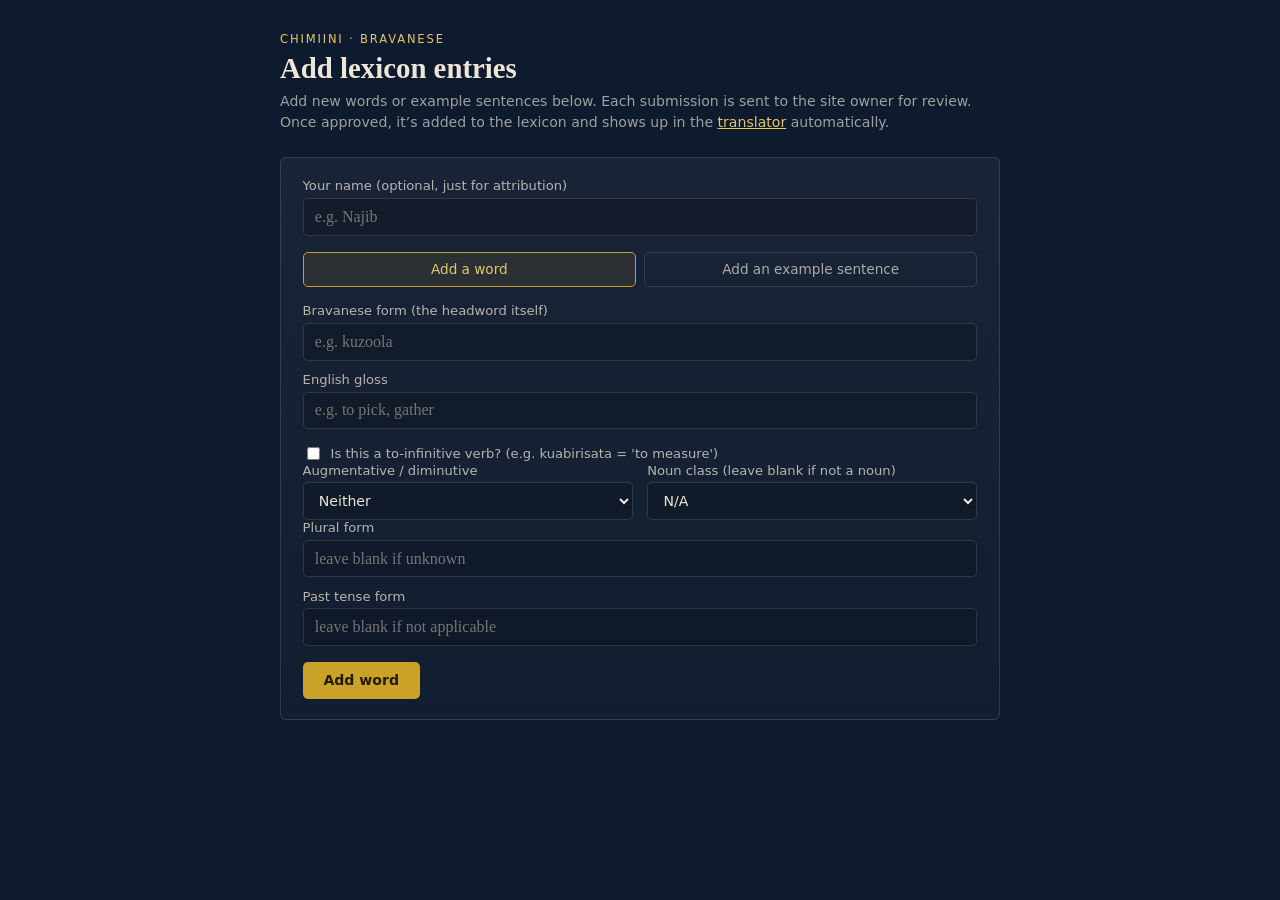
==== contribute.html @ 2281d725 "Add contribute form and submission pipeline" ====
<!DOCTYPE html>
<html lang="en">
<head>
<meta charset="UTF-8">
<meta name="viewport" content="width=device-width, initial-scale=1.0">
<title>Add Chimiini lexicon entries</title>
<style>
  :root { --ink:#EDE6D6; --navy:#16233B; --navy2:#0E1A2E; --gold:#C9A227; --gold-soft:#E4C767; --line:rgba(237,230,214,0.14); }
  * { box-sizing: border-box; }
  body { font-family: 'Iowan Old Style','Palatino Linotype',Georgia,serif; color:var(--ink); background:var(--navy2); margin:0; padding:2rem 1.25rem 3rem; }
  h1, h2, h3 { font-family: Georgia, 'Iowan Old Style', serif; font-weight: 600; }
  .wrap { max-width: 720px; margin: 0 auto; }
  .eyebrow { font-family: system-ui, sans-serif; font-size: 0.72rem; letter-spacing: 0.16em; text-transform: uppercase; color: var(--gold-soft); margin-bottom: 0.4rem; }
  h1 { font-size: 1.8rem; margin: 0 0 0.35rem; }
  .sub { font-family: system-ui, sans-serif; font-size: 0.88rem; color: rgba(237,230,214,0.66); margin: 0 0 1.5rem; line-height: 1.5; }
  .card { background: linear-gradient(180deg, rgba(237,230,214,0.05), rgba(237,230,214,0.02)); border: 1px solid var(--line); border-radius: 6px; padding: 1.25rem 1.35rem; margin-bottom: 1.1rem; }
  .card h3 { font-size: 0.95rem; margin: 0 0 0.9rem; color: var(--gold-soft); }
  label { display:block; font-family: system-ui, sans-serif; font-size: 0.82rem; color: rgba(237,230,214,0.75); margin: 0.7rem 0 0.3rem; }
  label:first-child { margin-top: 0; }
  input[type=text], select, textarea { width:100%; background: rgba(0,0,0,0.18); border: 1px solid var(--line); border-radius: 5px; color: var(--ink); font-family: Georgia, serif; font-size: 1rem; padding: 0.55rem 0.7rem; }
  select { font-family: system-ui, sans-serif; font-size: 0.88rem; }
  textarea { min-height: 60px; resize: vertical; }
  input:focus, select:focus, textarea:focus, button:focus-visible { outline: 2px solid var(--gold); outline-offset: 1px; }
  .row2 { display:grid; grid-template-columns: 1fr 1fr; gap: 0.9rem; }
  .checkrow { display:flex; align-items:center; gap: 0.5rem; margin-top: 0.9rem; font-family: system-ui, sans-serif; font-size: 0.85rem; color: rgba(237,230,214,0.8); }
  .checkrow input { width: auto; }
  .modetabs { display:flex; gap: 0.5rem; margin-bottom: 1rem; }
  .modetab { flex:1; font-family: system-ui, sans-serif; font-size: 0.85rem; text-align:center; padding: 0.55rem 0.5rem; border: 1px solid var(--line); border-radius: 5px; cursor:pointer; background: transparent; color: rgba(237,230,214,0.7); }
  .modetab.active { border-color: var(--gold); color: var(--gold-soft); background: rgba(201,162,39,0.1); }
  button.primary { font-family: system-ui, sans-serif; font-size: 0.88rem; font-weight: 600; background: var(--gold); color: #241a04; border: none; border-radius: 5px; padding: 0.65rem 1.3rem; cursor: pointer; margin-top: 1rem; }
  button.primary:disabled { opacity: 0.45; cursor: default; }
  .msg { font-family: system-ui, sans-serif; font-size: 0.82rem; margin-top: 0.7rem; padding: 0.5rem 0.7rem; border-radius: 4px; display:none; }
  .msg.ok { background: rgba(62,124,122,0.2); color: #8fd6d3; }
  .msg.err { background: rgba(200,80,60,0.15); color: #e19b8f; }
  .hint { font-family: system-ui, sans-serif; font-size: 0.76rem; color: rgba(237,230,214,0.5); margin-top: 0.4rem; line-height: 1.4; }
</style>
</head>
<body>
<div class="wrap">
  <div class="eyebrow">Chimiini &middot; Bravanese</div>
  <h1>Add lexicon entries</h1>
  <p class="sub">Add new words or example sentences below. Each submission is sent to the site owner for review. Once approved, it&rsquo;s added to the lexicon and shows up in the <a href="/" style="color:var(--gold-soft)">translator</a> automatically.</p>

  <div class="card">
    <label for="submitterName">Your name (optional, just for attribution)</label>
    <input type="text" id="submitterName" placeholder="e.g. Najib">

    <div class="modetabs" style="margin-top:1rem;">
      <button type="button" class="modetab active" id="modeWord">Add a word</button>
      <button type="button" class="modetab" id="modeExample">Add an example sentence</button>
    </div>

    <!-- WORD FORM -->
    <form id="wordForm" name="word-entries" method="POST" data-netlify="true" data-netlify-honeypot="bot-field">
      <input type="hidden" name="form-name" value="word-entries">
      <p hidden><label>Leave blank <input name="bot-field"></label></p>
      <input type="hidden" name="submitted_by" id="w_submitted_by">

      <label for="w_bra">Bravanese form (the headword itself)</label>
      <input type="text" name="bravanese_form" id="w_bra" placeholder="e.g. kuzoola">

      <label for="w_eng">English gloss</label>
      <input type="text" name="english_form" id="w_eng" placeholder="e.g. to pick, gather">

      <div class="checkrow">
        <input type="checkbox" name="is_infinitive_verb" id="w_isverb" value="true">
        <label for="w_isverb" style="margin:0;">Is this a to-infinitive verb? (e.g. kuabirisata = 'to measure')</label>
      </div>

      <div class="row2">
        <div>
          <label for="w_sizeclass">Augmentative / diminutive</label>
          <select name="size_class" id="w_sizeclass">
            <option value="">Neither</option>
            <option value="augmentative">Augmentative</option>
            <option value="diminutive">Diminutive</option>
          </select>
        </div>
        <div>
          <label for="w_nounclass">Noun class (leave blank if not a noun)</label>
          <select name="noun_class" id="w_nounclass">
            <option value="">N/A</option>
            <option value="1/2">1/2 -- people, animals (muke/wake)</option>
            <option value="3/4">3/4 -- m-/mu- inanimate (muti/miti)</option>
            <option value="5/6">5/6 -- i-/ma-, often augmentative (ijiwe/majiwe)</option>
            <option value="7/8">7/8 -- chi-/z-, often diminutive (chiti/ziti)</option>
            <option value="9/10">9/10 -- singular = plural</option>
            <option value="11">11 -- l-/m-,n- (lkuta/nkuta)</option>
            <option value="14">14 -- u- abstract/state (uvivo)</option>
            <option value="15">15 -- verbal noun/infinitive (kuviva)</option>
          </select>
        </div>
      </div>

      <div id="w_pluralWrap">
        <label for="w_plural">Plural form</label>
        <input type="text" name="plural_form" id="w_plural" placeholder="leave blank if unknown">
      </div>

      <label for="w_past">Past tense form</label>
      <input type="text" name="past_tense" id="w_past" placeholder="leave blank if not applicable">

      <button type="submit" class="primary">Add word</button>
      <div id="w_msg" class="msg"></div>
    </form>

    <!-- EXAMPLE FORM -->
    <form id="exampleForm" name="example-entries" method="POST" data-netlify="true" data-netlify-honeypot="bot-field" style="display:none;">
      <input type="hidden" name="form-name" value="example-entries">
      <p hidden><label>Leave blank <input name="bot-field"></label></p>
      <input type="hidden" name="submitted_by" id="e_submitted_by">

      <label for="e_bra">Bravanese sentence</label>
      <textarea name="bravanese_sentence" id="e_bra" placeholder="e.g. Umezoola matunda."></textarea>

      <label for="e_eng">English translation</label>
      <textarea name="english_translation" id="e_eng" placeholder="e.g. He has picked the fruits."></textarea>

      <label for="e_past">Past tense form used (if any)</label>
      <input type="text" name="past_tense" id="e_past" placeholder="leave blank if not applicable">

      <label for="e_headword">Headword this example belongs to (optional)</label>
      <input type="text" name="headword_hint" id="e_headword" placeholder="e.g. kuzoola">
      <div class="hint">Not validated here since this app doesn't have the full lexicon loaded -- it'll be matched to the lexicon entry when your submission is approved.</div>

      <button type="submit" class="primary">Add example</button>
      <div id="e_msg" class="msg"></div>
    </form>
  </div>
</div>

<script>
  var modeWord = document.getElementById('modeWord');
  var modeExample = document.getElementById('modeExample');
  var wordForm = document.getElementById('wordForm');
  var exampleForm = document.getElementById('exampleForm');

  modeWord.addEventListener('click', function(){
    modeWord.classList.add('active'); modeExample.classList.remove('active');
    wordForm.style.display = ''; exampleForm.style.display = 'none';
  });
  modeExample.addEventListener('click', function(){
    modeExample.classList.add('active'); modeWord.classList.remove('active');
    exampleForm.style.display = ''; wordForm.style.display = 'none';
  });

  var nounClassSel = document.getElementById('w_nounclass');
  var pluralWrap = document.getElementById('w_pluralWrap');
  nounClassSel.addEventListener('change', function(){
    var v = nounClassSel.value;
    pluralWrap.style.display = (v === '9/10' || v === '14' || v === '15') ? 'none' : '';
  });

  function encodeForm(form){
    var data = new FormData(form);
    var pairs = [];
    for (var pair of data.entries()) {
      pairs.push(encodeURIComponent(pair[0]) + '=' + encodeURIComponent(pair[1]));
    }
    return pairs.join('&');
  }

  function showMsg(el, text, ok){
    el.style.display = 'block';
    el.className = 'msg ' + (ok ? 'ok' : 'err');
    el.textContent = text;
    setTimeout(function(){ el.style.display = 'none'; }, 5000);
  }

  function wireForm(form, submittedByFieldId, msgId, resetIds, isWordForm){
    var msgEl = document.getElementById(msgId);
    form.addEventListener('submit', function(ev){
      ev.preventDefault();
      document.getElementById(submittedByFieldId).value = document.getElementById('submitterName').value.trim();

      var requiredOk = isWordForm
        ? (document.getElementById('w_bra').value.trim() && document.getElementById('w_eng').value.trim())
        : (document.getElementById('e_bra').value.trim() && document.getElementById('e_eng').value.trim());
      if (!requiredOk) {
        showMsg(msgEl, 'Please fill in both required fields.', false);
        return;
      }

      fetch('/', {
        method: 'POST',
        headers: { 'Content-Type': 'application/x-www-form-urlencoded' },
        body: encodeForm(form)
      }).then(function(res){
        if (res.ok) {
          showMsg(msgEl, 'Submitted -- thank you! It will appear in the translator once reviewed.', true);
          resetIds.forEach(function(id){
            var el = document.getElementById(id);
            if (el.type === 'checkbox') el.checked = false;
            else el.value = '';
          });
          if (isWordForm) { pluralWrap.style.display = ''; }
        } else {
          showMsg(msgEl, 'Submission failed (status ' + res.status + '). Please try again.', false);
        }
      }).catch(function(err){
        showMsg(msgEl, 'Submission failed: ' + err.message, false);
      });
    });
  }

  wireForm(wordForm, 'w_submitted_by', 'w_msg', ['w_bra','w_eng','w_isverb','w_sizeclass','w_nounclass','w_plural','w_past'], true);
  wireForm(exampleForm, 'e_submitted_by', 'e_msg', ['e_bra','e_eng','e_past','e_headword'], false);
</script>
</body>
</html>
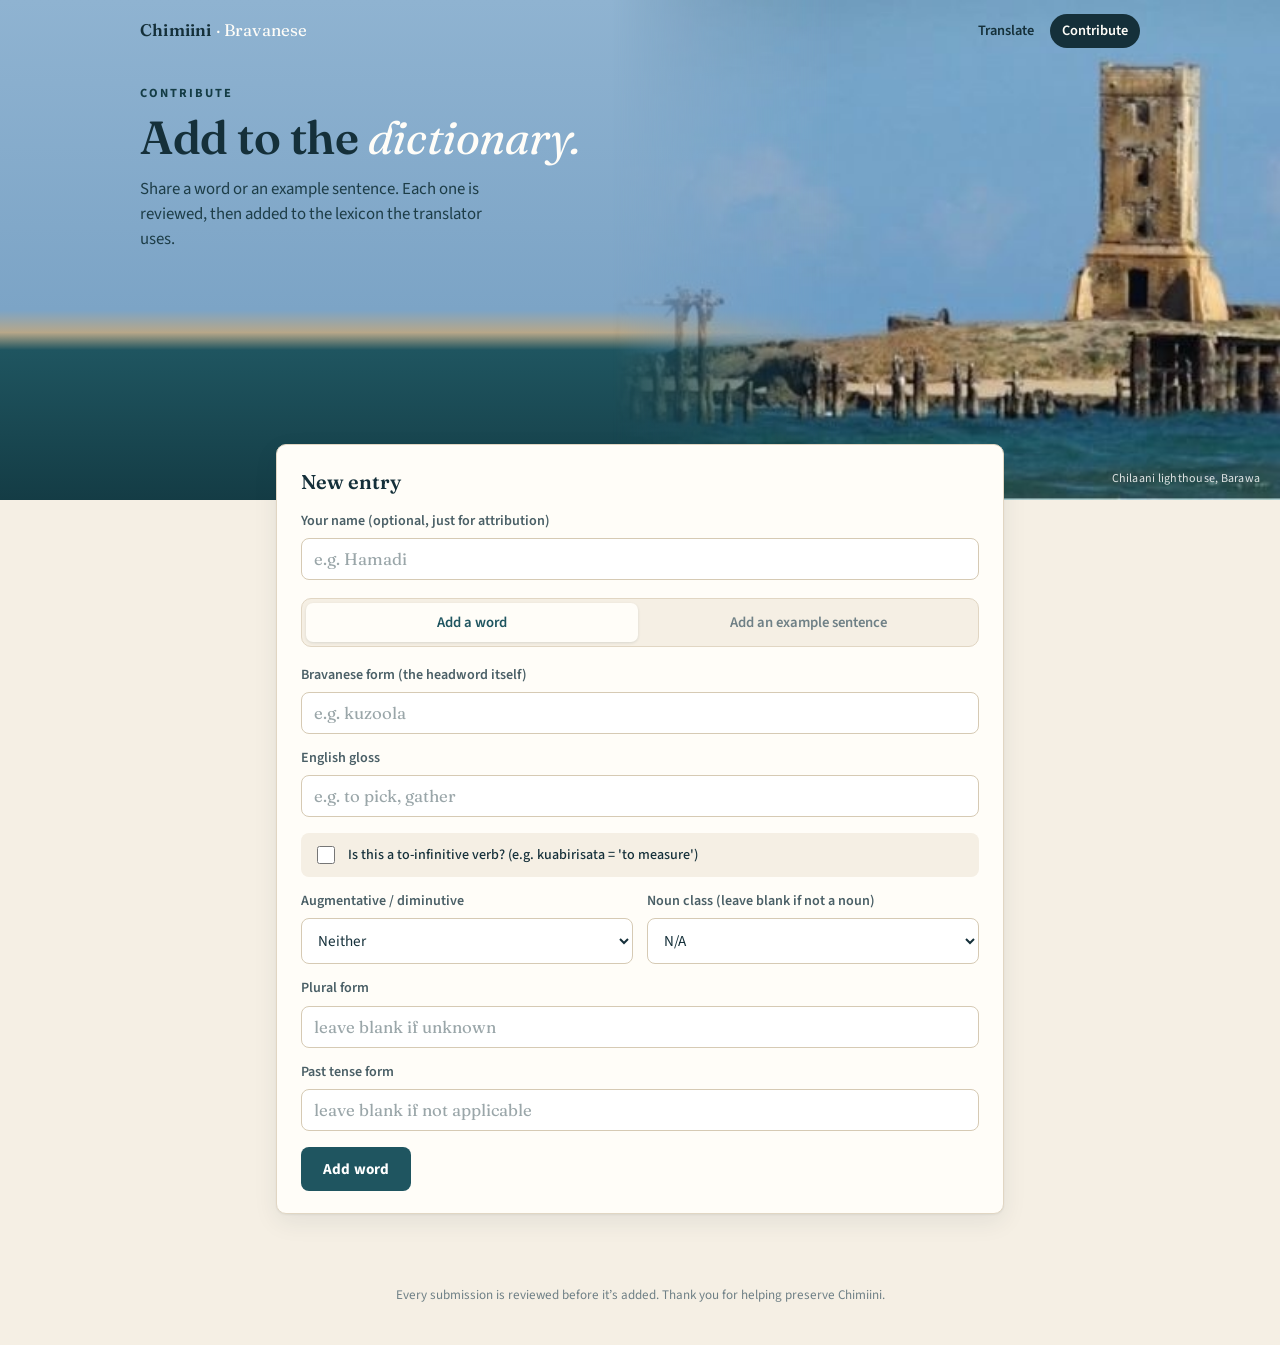
==== commit 8360201a: "new frontend design" ====
--- a/contribute.html
+++ b/contribute.html
@@ -3,49 +3,45 @@
 <head>
 <meta charset="UTF-8">
 <meta name="viewport" content="width=device-width, initial-scale=1.0">
-<title>Add Chimiini lexicon entries</title>
-<style>
-  :root { --ink:#EDE6D6; --navy:#16233B; --navy2:#0E1A2E; --gold:#C9A227; --gold-soft:#E4C767; --line:rgba(237,230,214,0.14); }
-  * { box-sizing: border-box; }
-  body { font-family: 'Iowan Old Style','Palatino Linotype',Georgia,serif; color:var(--ink); background:var(--navy2); margin:0; padding:2rem 1.25rem 3rem; }
-  h1, h2, h3 { font-family: Georgia, 'Iowan Old Style', serif; font-weight: 600; }
-  .wrap { max-width: 720px; margin: 0 auto; }
-  .eyebrow { font-family: system-ui, sans-serif; font-size: 0.72rem; letter-spacing: 0.16em; text-transform: uppercase; color: var(--gold-soft); margin-bottom: 0.4rem; }
-  h1 { font-size: 1.8rem; margin: 0 0 0.35rem; }
-  .sub { font-family: system-ui, sans-serif; font-size: 0.88rem; color: rgba(237,230,214,0.66); margin: 0 0 1.5rem; line-height: 1.5; }
-  .card { background: linear-gradient(180deg, rgba(237,230,214,0.05), rgba(237,230,214,0.02)); border: 1px solid var(--line); border-radius: 6px; padding: 1.25rem 1.35rem; margin-bottom: 1.1rem; }
-  .card h3 { font-size: 0.95rem; margin: 0 0 0.9rem; color: var(--gold-soft); }
-  label { display:block; font-family: system-ui, sans-serif; font-size: 0.82rem; color: rgba(237,230,214,0.75); margin: 0.7rem 0 0.3rem; }
-  label:first-child { margin-top: 0; }
-  input[type=text], select, textarea { width:100%; background: rgba(0,0,0,0.18); border: 1px solid var(--line); border-radius: 5px; color: var(--ink); font-family: Georgia, serif; font-size: 1rem; padding: 0.55rem 0.7rem; }
-  select { font-family: system-ui, sans-serif; font-size: 0.88rem; }
-  textarea { min-height: 60px; resize: vertical; }
-  input:focus, select:focus, textarea:focus, button:focus-visible { outline: 2px solid var(--gold); outline-offset: 1px; }
-  .row2 { display:grid; grid-template-columns: 1fr 1fr; gap: 0.9rem; }
-  .checkrow { display:flex; align-items:center; gap: 0.5rem; margin-top: 0.9rem; font-family: system-ui, sans-serif; font-size: 0.85rem; color: rgba(237,230,214,0.8); }
-  .checkrow input { width: auto; }
-  .modetabs { display:flex; gap: 0.5rem; margin-bottom: 1rem; }
-  .modetab { flex:1; font-family: system-ui, sans-serif; font-size: 0.85rem; text-align:center; padding: 0.55rem 0.5rem; border: 1px solid var(--line); border-radius: 5px; cursor:pointer; background: transparent; color: rgba(237,230,214,0.7); }
-  .modetab.active { border-color: var(--gold); color: var(--gold-soft); background: rgba(201,162,39,0.1); }
-  button.primary { font-family: system-ui, sans-serif; font-size: 0.88rem; font-weight: 600; background: var(--gold); color: #241a04; border: none; border-radius: 5px; padding: 0.65rem 1.3rem; cursor: pointer; margin-top: 1rem; }
-  button.primary:disabled { opacity: 0.45; cursor: default; }
-  .msg { font-family: system-ui, sans-serif; font-size: 0.82rem; margin-top: 0.7rem; padding: 0.5rem 0.7rem; border-radius: 4px; display:none; }
-  .msg.ok { background: rgba(62,124,122,0.2); color: #8fd6d3; }
-  .msg.err { background: rgba(200,80,60,0.15); color: #e19b8f; }
-  .hint { font-family: system-ui, sans-serif; font-size: 0.76rem; color: rgba(237,230,214,0.5); margin-top: 0.4rem; line-height: 1.4; }
-</style>
+<title>Contribute &middot; Chimiini Translator</title>
+<meta name="description" content="Add Chimiini (Bravanese) words and example sentences to the dictionary.">
+<meta name="theme-color" content="#7ca4c6">
+<meta property="og:title" content="Contribute &middot; Chimiini Translator">
+<meta property="og:description" content="Add Chimiini (Bravanese) words and example sentences to the dictionary.">
+<meta property="og:image" content="/assets/chilaani-lighthouse.jpg">
+<link rel="preconnect" href="https://fonts.googleapis.com">
+<link rel="preconnect" href="https://fonts.gstatic.com" crossorigin>
+<link href="https://fonts.googleapis.com/css2?family=Fraunces:ital,opsz,wght@0,9..144,400;0,9..144,600;1,9..144,400&family=Source+Sans+3:wght@400;500;600;700&display=swap" rel="stylesheet">
+<link rel="stylesheet" href="/assets/site.css">
 </head>
 <body>
-<div class="wrap">
-  <div class="eyebrow">Chimiini &middot; Bravanese</div>
-  <h1>Add lexicon entries</h1>
-  <p class="sub">Add new words or example sentences below. Each submission is sent to the site owner for review. Once approved, it&rsquo;s added to the lexicon and shows up in the <a href="/" style="color:var(--gold-soft)">translator</a> automatically.</p>
-
+<header class="topbar"><div class="inner">
+  <a class="brand" href="/">Chimiini <span>&middot; Bravanese</span></a>
+  <nav class="nav">
+    <a href="/" >Translate</a>
+    <a href="/contribute.html" aria-current="page">Contribute</a>
+  </nav>
+</div></header>
+
+<section class="hero">
+  <div class="inner">
+    <div class="hero-copy">
+      <p class="eyebrow">Contribute</p>
+      <h1>Add to the <em>dictionary.</em></h1>
+      <p class="lede">Share a word or an example sentence. Each one is reviewed, then added to the lexicon the translator uses.</p>
+    </div>
+  </div>
+  <img class="hero-photo" src="/assets/chilaani-lighthouse.jpg" width="400" height="300" alt="The Chilaani lighthouse standing on the shore at Barawa, Somalia, with old wooden pier posts in the sea">
+  <span class="hero-caption">Chilaani lighthouse, Barawa</span>
+</section>
+
+<main class="wrap">
   <div class="card">
+    <h2>New entry</h2>
     <label for="submitterName">Your name (optional, just for attribution)</label>
-    <input type="text" id="submitterName" placeholder="e.g. Najib">
-
-    <div class="modetabs" style="margin-top:1rem;">
+    <input type="text" id="submitterName" placeholder="e.g. Hamadi">
+
+    <div class="modetabs" role="group" aria-label="Entry type" style="margin-top:18px;">
       <button type="button" class="modetab active" id="modeWord">Add a word</button>
       <button type="button" class="modetab" id="modeExample">Add an example sentence</button>
     </div>
@@ -64,7 +60,7 @@
 
       <div class="checkrow">
         <input type="checkbox" name="is_infinitive_verb" id="w_isverb" value="true">
-        <label for="w_isverb" style="margin:0;">Is this a to-infinitive verb? (e.g. kuabirisata = 'to measure')</label>
+        <label for="w_isverb">Is this a to-infinitive verb? (e.g. kuabirisata = 'to measure')</label>
       </div>
 
       <div class="row2">
@@ -101,7 +97,7 @@
       <input type="text" name="past_tense" id="w_past" placeholder="leave blank if not applicable">
 
       <button type="submit" class="primary">Add word</button>
-      <div id="w_msg" class="msg"></div>
+      <div id="w_msg" class="msg" role="status"></div>
     </form>
 
     <!-- EXAMPLE FORM -->
@@ -124,10 +120,11 @@
       <div class="hint">Not validated here since this app doesn't have the full lexicon loaded -- it'll be matched to the lexicon entry when your submission is approved.</div>
 
       <button type="submit" class="primary">Add example</button>
-      <div id="e_msg" class="msg"></div>
+      <div id="e_msg" class="msg" role="status"></div>
     </form>
   </div>
-</div>
+</main>
+<footer>Every submission is reviewed before it&rsquo;s added. Thank you for helping preserve Chimiini.</footer>
 
 <script>
   var modeWord = document.getElementById('modeWord');
--- a/assets/site.css
+++ b/assets/site.css
@@ -0,0 +1,137 @@
+/* Baraawe coast palette — sampled from the Chilaani lighthouse photo */
+:root {
+  --sky: #7ca4c6;
+  --sky-hi: #8fb3d1;
+  --sea: #1f5560;
+  --sea-deep: #143c45;
+  --stone: #a07d52;      /* lighthouse sandstone */
+  --stone-soft: #e9dcc5;
+  --sand: #f5efe4;       /* page background, limestone */
+  --paper: #fffdf8;
+  --ink: #15303a;
+  --ink-2: #4a5f66;
+  --ink-3: #6f8086;
+  --line: #e1d6c3;
+  --ok-bg: #e2efee; --ok-ink: #1d5c5a;
+  --err-bg: #f8e4dd; --err-ink: #9a3a24;
+  --radius: 10px;
+  --shadow: 0 1px 2px rgba(21,48,58,.06), 0 8px 24px rgba(21,48,58,.08);
+  --serif: 'Fraunces', Georgia, 'Iowan Old Style', serif;
+  --sans: 'Source Sans 3', system-ui, -apple-system, 'Segoe UI', sans-serif;
+}
+* { box-sizing: border-box; }
+html { -webkit-text-size-adjust: 100%; }
+body { margin: 0; background: var(--sand); color: var(--ink); font-family: var(--sans); font-size: 16px; line-height: 1.5; }
+a { color: var(--sea); }
+
+/* ---------- Top bar ---------- */
+.topbar { position: absolute; inset: 0 0 auto 0; z-index: 3; }
+.topbar .inner { max-width: 1040px; margin: 0 auto; padding: 14px 20px; display: flex; align-items: center; justify-content: space-between; gap: 12px; }
+.brand { font-family: var(--serif); font-weight: 600; font-size: 1.05rem; color: var(--ink); text-decoration: none; letter-spacing: .01em; }
+.brand span { color: var(--paper); font-weight: 400; }
+.nav { display: flex; gap: 4px; }
+.nav a { font-size: .9rem; font-weight: 600; color: var(--ink); text-decoration: none; padding: 6px 12px; border-radius: 999px; }
+.nav a:hover { background: rgba(255,255,255,.25); }
+.nav a[aria-current="page"] { background: var(--ink); color: var(--paper); }
+
+/* ---------- Hero ---------- */
+.hero {
+  position: relative; overflow: hidden;
+  /* sky above the horizon line, sea below it — matches the photo */
+  background: linear-gradient(180deg, var(--sky-hi) 0%, var(--sky) 62%, #b7a789 66.5%, var(--sea) 70%, var(--sea-deep) 100%);
+}
+.hero .inner { position: relative; max-width: 1040px; margin: 0 auto; min-height: 500px; padding: 84px 20px 120px; display: flex; align-items: flex-start; }
+.hero-copy { position: relative; z-index: 2; max-width: 520px; }
+.hero-photo {
+  position: absolute; right: 0; bottom: 0; height: 100%; width: auto; max-width: none; z-index: 1;
+  -webkit-mask-image: linear-gradient(90deg, transparent 0%, #000 34%);
+  mask-image: linear-gradient(90deg, transparent 0%, #000 34%);
+}
+.hero-caption { position: absolute; right: 20px; bottom: 12px; z-index: 2; font-size: .75rem; color: rgba(255,255,255,.85); letter-spacing: .02em; }
+.eyebrow { font-size: .78rem; font-weight: 700; letter-spacing: .16em; text-transform: uppercase; color: var(--sea-deep); margin: 0 0 10px; }
+.hero h1 { font-family: var(--serif); font-weight: 600; font-size: clamp(2rem, 4.2vw, 2.9rem); line-height: 1.08; margin: 0 0 14px; color: var(--ink); letter-spacing: -.01em; }
+.hero h1 em { font-style: italic; font-weight: 400; color: var(--paper); }
+.hero p.lede { font-size: 1.05rem; color: #1d3d47; margin: 0; max-width: 46ch; }
+
+/* ---------- Content ---------- */
+main.wrap { position: relative; z-index: 2; max-width: 760px; margin: -56px auto 0; padding: 0 16px 56px; }
+.card { background: var(--paper); border: 1px solid var(--line); border-radius: var(--radius); box-shadow: var(--shadow); padding: 22px 24px; margin-bottom: 16px; }
+.card h2, .card h3 { font-family: var(--serif); font-weight: 600; font-size: 1.25rem; margin: 0 0 14px; color: var(--ink); }
+.card-head { display: flex; align-items: center; justify-content: space-between; gap: 12px; flex-wrap: wrap; margin-bottom: 14px; }
+.card-head h2 { margin: 0; }
+
+label { display: block; font-size: .88rem; font-weight: 600; color: var(--ink-2); margin: 14px 0 6px; }
+.card > label:first-of-type { margin-top: 0; }
+input[type=text], select, textarea {
+  width: 100%; background: #fff; border: 1px solid #d6cab4; border-radius: 8px; color: var(--ink);
+  font-family: var(--serif); font-size: 1.05rem; padding: 10px 12px; transition: border-color .15s, box-shadow .15s;
+}
+select { font-family: var(--sans); font-size: .95rem; }
+textarea { min-height: 96px; resize: vertical; line-height: 1.45; }
+input::placeholder, textarea::placeholder { color: #9aa6a9; }
+input:focus, select:focus, textarea:focus { outline: none; border-color: var(--sea); box-shadow: 0 0 0 3px rgba(31,85,96,.18); }
+button:focus-visible, a:focus-visible { outline: 3px solid rgba(31,85,96,.45); outline-offset: 2px; }
+
+/* segmented toggle (direction / mode tabs) */
+.dirtabs, .modetabs { display: flex; gap: 4px; padding: 4px; background: var(--sand); border: 1px solid var(--line); border-radius: 10px; margin-bottom: 18px; }
+.dirtab, .modetab { flex: 1; font-family: var(--sans); font-size: .92rem; font-weight: 600; padding: 9px 10px; border: 0; border-radius: 7px; background: transparent; color: var(--ink-3); cursor: pointer; transition: background .15s, color .15s; }
+.dirtab:hover, .modetab:hover { color: var(--ink); }
+.dirtab.active, .modetab.active { background: var(--paper); color: var(--sea); box-shadow: 0 1px 3px rgba(21,48,58,.12); }
+
+.btnrow { display: flex; justify-content: flex-end; margin-top: 14px; }
+button.primary {
+  font-family: var(--sans); font-size: .95rem; font-weight: 700; letter-spacing: .01em;
+  background: var(--sea); color: #fff; border: 0; border-radius: 8px; padding: 11px 22px; cursor: pointer; margin-top: 16px;
+  transition: background .15s, transform .05s;
+}
+.btnrow button.primary { margin-top: 0; }
+button.primary:hover { background: var(--sea-deep); }
+button.primary:active { transform: translateY(1px); }
+button.primary:disabled { opacity: .45; cursor: default; }
+
+.status { display: inline-flex; align-items: center; gap: 8px; font-size: .85rem; font-weight: 600; padding: 5px 12px; border-radius: 999px; }
+.status::before { content: ""; width: 8px; height: 8px; border-radius: 50%; background: currentColor; }
+.status.pending { background: var(--sand); color: var(--ink-3); }
+.status.ok { background: var(--ok-bg); color: var(--ok-ink); }
+
+.loading { display: none; font-size: .92rem; color: var(--sea); margin-top: 14px; }
+.err { font-size: .92rem; color: var(--err-ink); background: var(--err-bg); border-radius: 8px; padding: 10px 14px; margin-top: 14px; }
+.result {
+  font-family: var(--serif); font-size: 1.15rem; line-height: 1.6; margin-top: 16px; padding: 16px 18px;
+  background: #f1f6f6; border-left: 4px solid var(--sea); border-radius: 0 8px 8px 0;
+}
+details { font-size: .88rem; margin-top: 14px; color: var(--ink-2); }
+summary { cursor: pointer; font-weight: 600; color: var(--sea); }
+.ctxblock { margin-top: 10px; padding: 12px 14px; background: var(--sand); border: 1px solid var(--line); border-radius: 8px; white-space: pre-wrap; line-height: 1.5; font-size: .82rem; max-height: 420px; overflow: auto; }
+
+/* contribute form bits */
+.row2 { display: grid; grid-template-columns: 1fr 1fr; gap: 14px; }
+.checkrow { display: flex; align-items: center; gap: 10px; margin-top: 16px; padding: 10px 12px; background: var(--sand); border-radius: 8px; }
+.checkrow input { width: 18px; height: 18px; accent-color: var(--sea); flex: none; }
+.checkrow label { margin: 0; font-weight: 500; color: var(--ink); }
+.hint { font-size: .82rem; color: var(--ink-3); margin-top: 6px; line-height: 1.45; }
+.msg { display: none; font-size: .92rem; margin-top: 12px; padding: 10px 14px; border-radius: 8px; }
+.msg.ok { background: var(--ok-bg); color: var(--ok-ink); }
+.msg.err { background: var(--err-bg); color: var(--err-ink); }
+
+.cta { display: flex; align-items: center; justify-content: space-between; gap: 16px; flex-wrap: wrap; background: var(--stone-soft); border-color: #dcc9a8; box-shadow: none; }
+.cta p { margin: 0; color: #4b3a22; max-width: 46ch; }
+.cta strong { font-family: var(--serif); font-size: 1.1rem; display: block; color: #3a2b16; margin-bottom: 2px; }
+.btn-ghost { font-weight: 700; font-size: .92rem; color: #3a2b16; text-decoration: none; border: 1.5px solid #3a2b16; border-radius: 8px; padding: 9px 16px; white-space: nowrap; }
+.btn-ghost:hover { background: #3a2b16; color: var(--stone-soft); }
+
+footer { max-width: 760px; margin: 0 auto; padding: 0 16px 40px; font-size: .82rem; color: var(--ink-3); text-align: center; }
+
+/* ---------- Small screens ---------- */
+@media (max-width: 760px) {
+  .hero { background: linear-gradient(180deg, var(--sky-hi), var(--sky)); }
+  .hero .inner { flex-direction: column; min-height: 0; padding: 72px 16px 0; }
+  .hero-copy { padding-bottom: 20px; }
+  .hero-photo { position: relative; display: block; width: 100%; height: auto; margin: 0; -webkit-mask-image: linear-gradient(180deg, transparent 0%, #000 22%); mask-image: linear-gradient(180deg, transparent 0%, #000 22%); }
+  .hero-caption { right: 12px; bottom: 70px; }
+  main.wrap { margin-top: -48px; }
+  .card { padding: 18px 16px; }
+  .row2 { grid-template-columns: 1fr; gap: 0; }
+  .topbar .inner { padding: 12px 16px; }
+  .brand span { display: none; }
+}
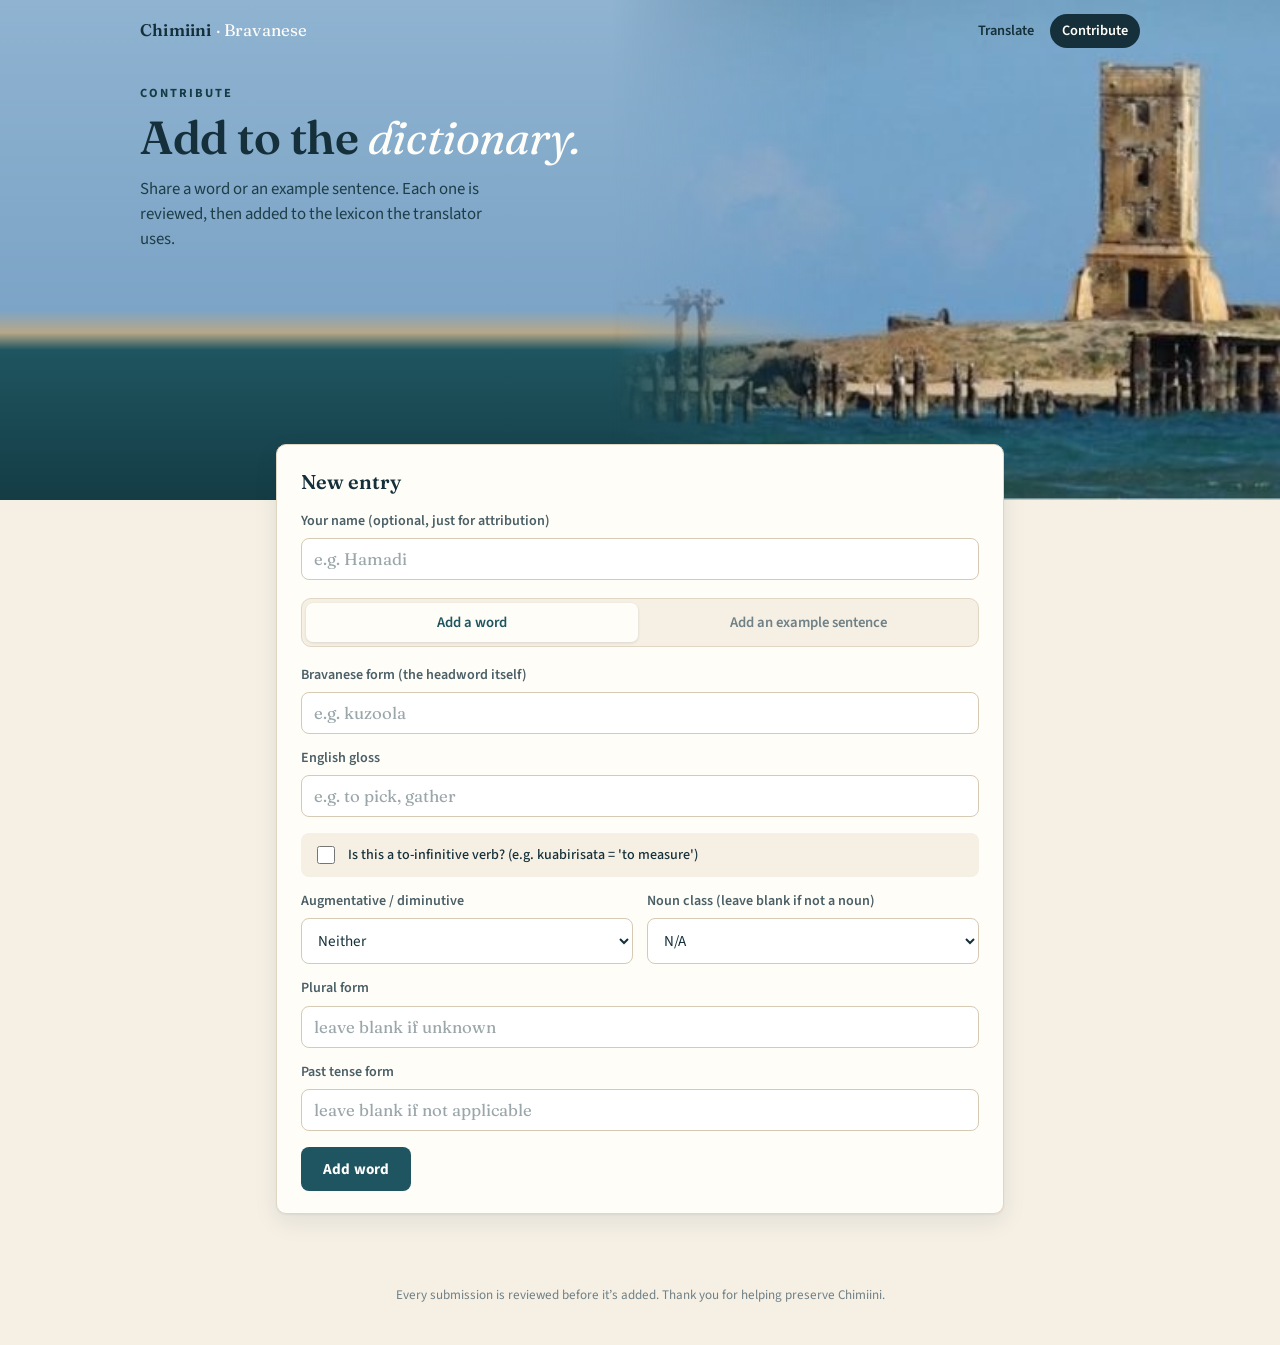
==== commit fd359fc9: "removed caption" ====
--- a/contribute.html
+++ b/contribute.html
@@ -32,7 +32,6 @@
     </div>
   </div>
   <img class="hero-photo" src="/assets/chilaani-lighthouse.jpg" width="400" height="300" alt="The Chilaani lighthouse standing on the shore at Barawa, Somalia, with old wooden pier posts in the sea">
-  <span class="hero-caption">Chilaani lighthouse, Barawa</span>
 </section>
 
 <main class="wrap">
